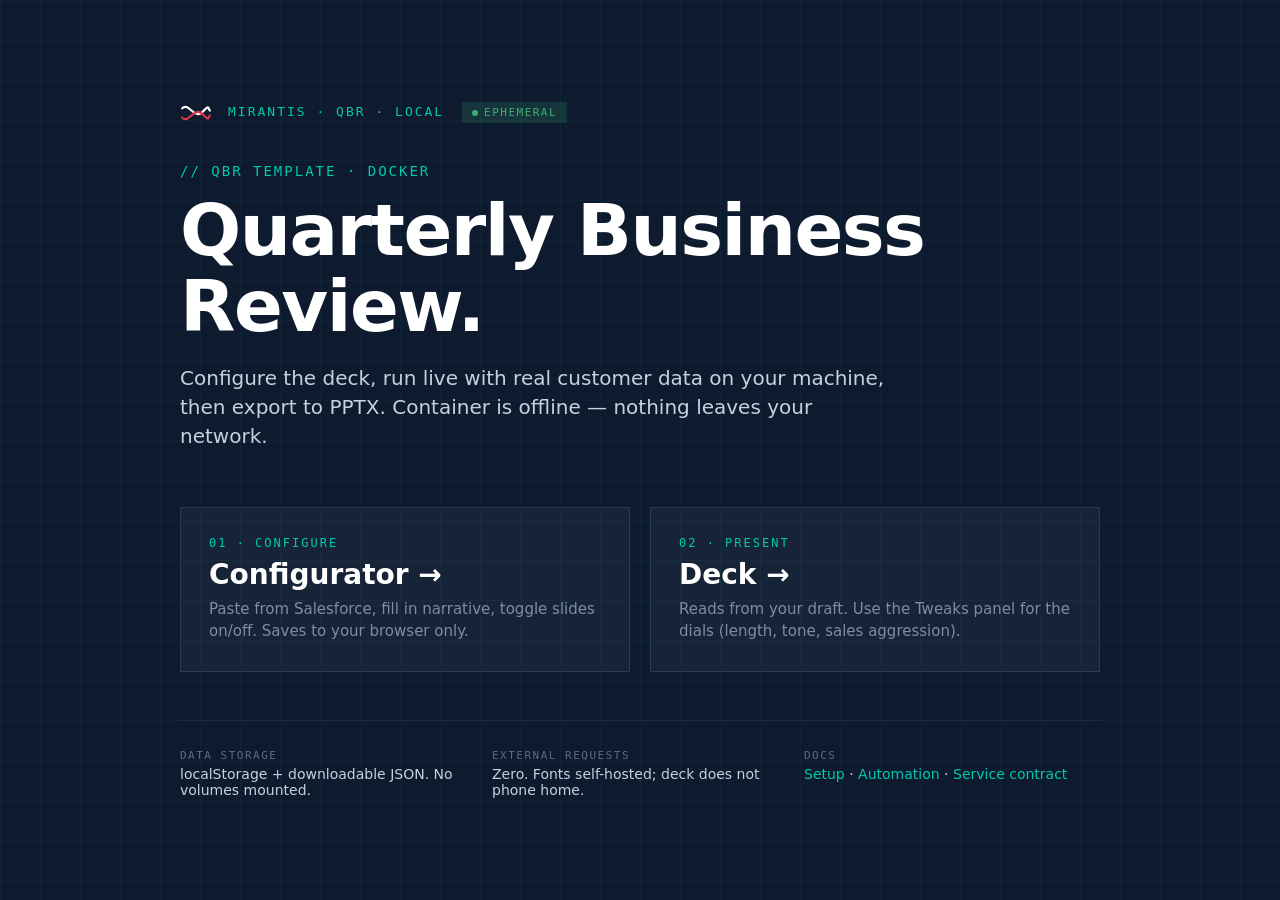
==== docker/index.html @ 9cb8f1e6 "Initial commit — QBR template, Configurator, Docker scaffold" ====
<!doctype html>
<html lang="en">
<head>
  <meta charset="utf-8"/>
  <meta name="viewport" content="width=device-width, initial-scale=1"/>
  <title>Mirantis QBR Template</title>
  <link rel="stylesheet" href="./assets/fonts.css">
  <style>
    * { box-sizing: border-box; }
    body {
      margin: 0;
      min-height: 100vh;
      font-family: 'Lato', -apple-system, system-ui, sans-serif;
      background: #0E1A2E;
      color: white;
      display: grid;
      place-items: center;
      padding: 60px 20px;
    }
    .frame {
      width: 100%;
      max-width: 920px;
    }
    .grid {
      position: absolute;
      inset: 0;
      background-image:
        linear-gradient(rgba(0,201,176,0.05) 1px, transparent 1px),
        linear-gradient(90deg, rgba(0,201,176,0.05) 1px, transparent 1px);
      background-size: 40px 40px;
      pointer-events: none;
      z-index: 0;
    }
    .content { position: relative; z-index: 1; }
    .top {
      display: flex;
      align-items: center;
      gap: 16px;
      margin-bottom: 40px;
      font-family: 'JetBrains Mono', ui-monospace, monospace;
      font-size: 13px;
      color: #00C9B0;
      letter-spacing: 2px;
    }
    .top svg { flex-shrink: 0; }
    h1 {
      font-family: 'Overpass', system-ui, sans-serif;
      font-weight: 800;
      font-size: 72px;
      line-height: 1.05;
      letter-spacing: -1.5px;
      margin: 0 0 20px;
    }
    .tag {
      font-family: 'JetBrains Mono', ui-monospace, monospace;
      font-size: 14px;
      color: #00C9B0;
      letter-spacing: 2px;
      margin-bottom: 14px;
    }
    .lede {
      font-size: 20px;
      line-height: 1.45;
      color: #C8D0E0;
      max-width: 720px;
      margin-bottom: 56px;
    }
    .cards {
      display: grid;
      grid-template-columns: 1fr 1fr;
      gap: 20px;
      margin-bottom: 48px;
    }
    .card {
      background: rgba(255,255,255,0.04);
      border: 1px solid #2A3A55;
      padding: 28px;
      text-decoration: none;
      color: white;
      transition: background 0.15s, border-color 0.15s;
    }
    .card:hover {
      background: rgba(0,201,176,0.08);
      border-color: #00C9B0;
    }
    .card .step {
      font-family: 'JetBrains Mono', ui-monospace, monospace;
      font-size: 12px;
      color: #00C9B0;
      letter-spacing: 2px;
      margin-bottom: 8px;
    }
    .card .name {
      font-family: 'Overpass', system-ui, sans-serif;
      font-weight: 700;
      font-size: 28px;
      margin-bottom: 8px;
    }
    .card .desc {
      font-size: 15px;
      color: #7E8CA8;
      line-height: 1.45;
    }
    .meta {
      display: grid;
      grid-template-columns: 1fr 1fr 1fr;
      gap: 16px;
      padding-top: 28px;
      border-top: 1px solid #1F2A44;
    }
    .meta-item .label {
      font-family: 'JetBrains Mono', ui-monospace, monospace;
      font-size: 11px;
      color: #5C6B85;
      letter-spacing: 1.5px;
      margin-bottom: 4px;
    }
    .meta-item .value {
      font-size: 14px;
      color: #C8D0E0;
    }
    .meta-item a {
      color: #00C9B0;
      text-decoration: none;
    }
    .meta-item a:hover { text-decoration: underline; }
    .badge {
      display: inline-flex;
      align-items: center;
      gap: 6px;
      padding: 4px 10px;
      background: rgba(61,174,115,0.18);
      color: #3DAE73;
      font-family: 'JetBrains Mono', ui-monospace, monospace;
      font-size: 11px;
      letter-spacing: 1.5px;
      margin-left: 8px;
    }
    .badge::before {
      content: '';
      width: 6px;
      height: 6px;
      border-radius: 50%;
      background: #3DAE73;
    }
  </style>
</head>
<body>
  <div class="grid"></div>
  <div class="frame content">
    <div class="top">
      <svg width="32" height="20" viewBox="0 0 200 130" fill="none">
        <path d="M10 35 C 50 -10, 90 110, 140 60 S 175 30, 190 50" stroke="white" stroke-width="14" stroke-linecap="round" fill="none"/>
        <path d="M10 95 C 50 140, 90 20, 140 70 S 175 100, 190 80" stroke="#E03546" stroke-width="14" stroke-linecap="round" fill="none"/>
      </svg>
      <div>MIRANTIS · QBR · LOCAL <span class="badge">EPHEMERAL</span></div>
    </div>

    <div class="tag">// QBR TEMPLATE · DOCKER</div>
    <h1>Quarterly Business Review.</h1>
    <p class="lede">Configure the deck, run live with real customer data on your machine, then export to PPTX. Container is offline — nothing leaves your network.</p>

    <div class="cards">
      <a class="card" href="./QBR%20Configurator.dc.html">
        <div class="step">01 · CONFIGURE</div>
        <div class="name">Configurator →</div>
        <div class="desc">Paste from Salesforce, fill in narrative, toggle slides on/off. Saves to your browser only.</div>
      </a>
      <a class="card" href="./QBR%20Template.dc.html">
        <div class="step">02 · PRESENT</div>
        <div class="name">Deck →</div>
        <div class="desc">Reads from your draft. Use the Tweaks panel for the dials (length, tone, sales aggression).</div>
      </a>
    </div>

    <div class="meta">
      <div class="meta-item">
        <div class="label">DATA STORAGE</div>
        <div class="value">localStorage + downloadable JSON. No volumes mounted.</div>
      </div>
      <div class="meta-item">
        <div class="label">EXTERNAL REQUESTS</div>
        <div class="value">Zero. Fonts self-hosted; deck does not phone home.</div>
      </div>
      <div class="meta-item">
        <div class="label">DOCS</div>
        <div class="value">
          <a href="./LOCAL-SETUP.md">Setup</a> ·
          <a href="./AUTOMATION.md">Automation</a> ·
          <a href="./SERVICE-CONTRACT.md">Service contract</a>
        </div>
      </div>
    </div>
  </div>
</body>
</html>
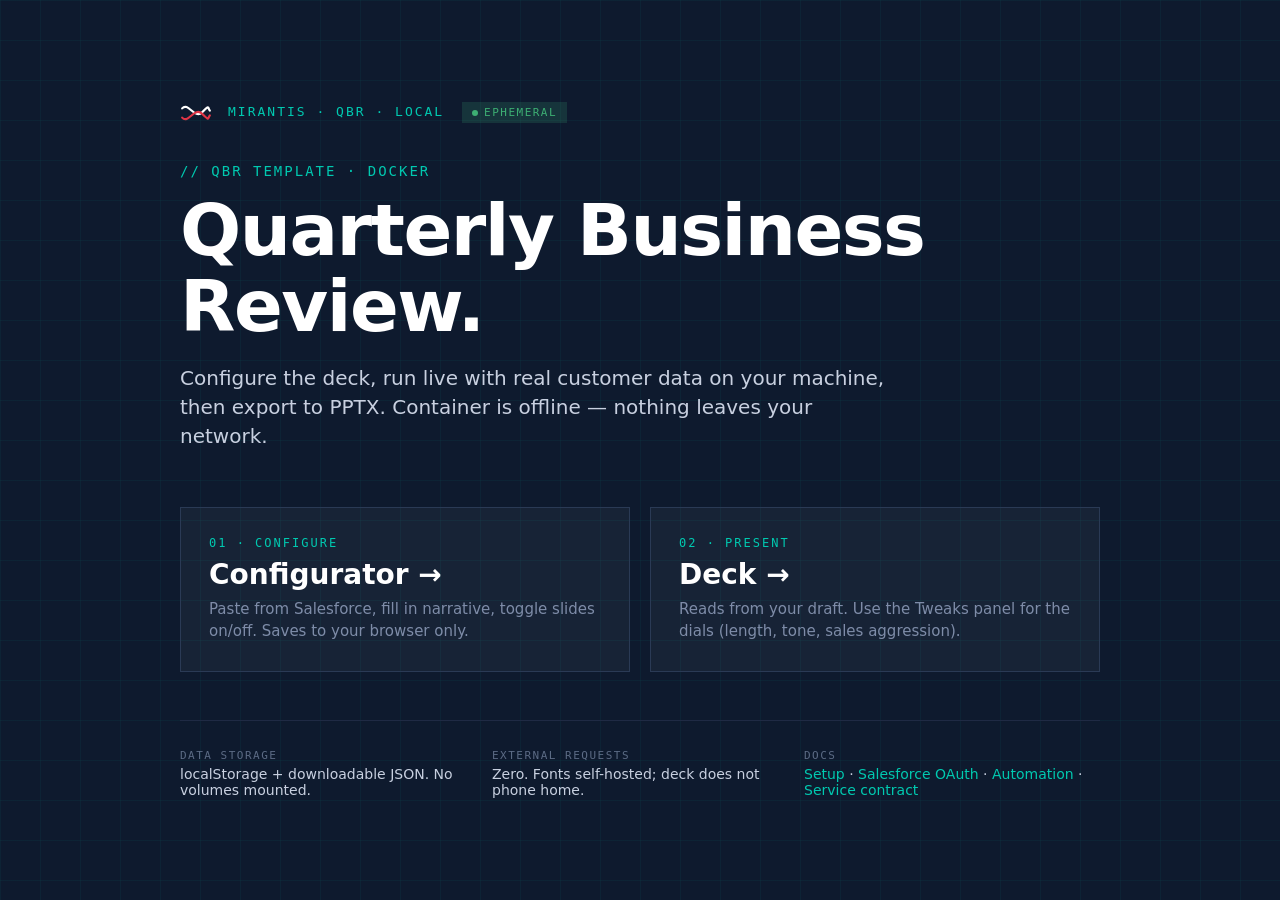
==== commit 8d3a5af9: "Add per-user Salesforce OAuth and setup documentation. Each TAM connects with their own Salesforce l" ====
--- a/docker/index.html
+++ b/docker/index.html
@@ -185,9 +185,10 @@
       <div class="meta-item">
         <div class="label">DOCS</div>
         <div class="value">
-          <a href="./LOCAL-SETUP.md">Setup</a> ·
-          <a href="./AUTOMATION.md">Automation</a> ·
-          <a href="./SERVICE-CONTRACT.md">Service contract</a>
+          <a href="docs.html?doc=LOCAL-SETUP">Setup</a> ·
+          <a href="docs.html?doc=SALESFORCE-OAUTH-SETUP">Salesforce OAuth</a> ·
+          <a href="docs.html?doc=AUTOMATION">Automation</a> ·
+          <a href="docs.html?doc=SERVICE-CONTRACT">Service contract</a>
         </div>
       </div>
     </div>
